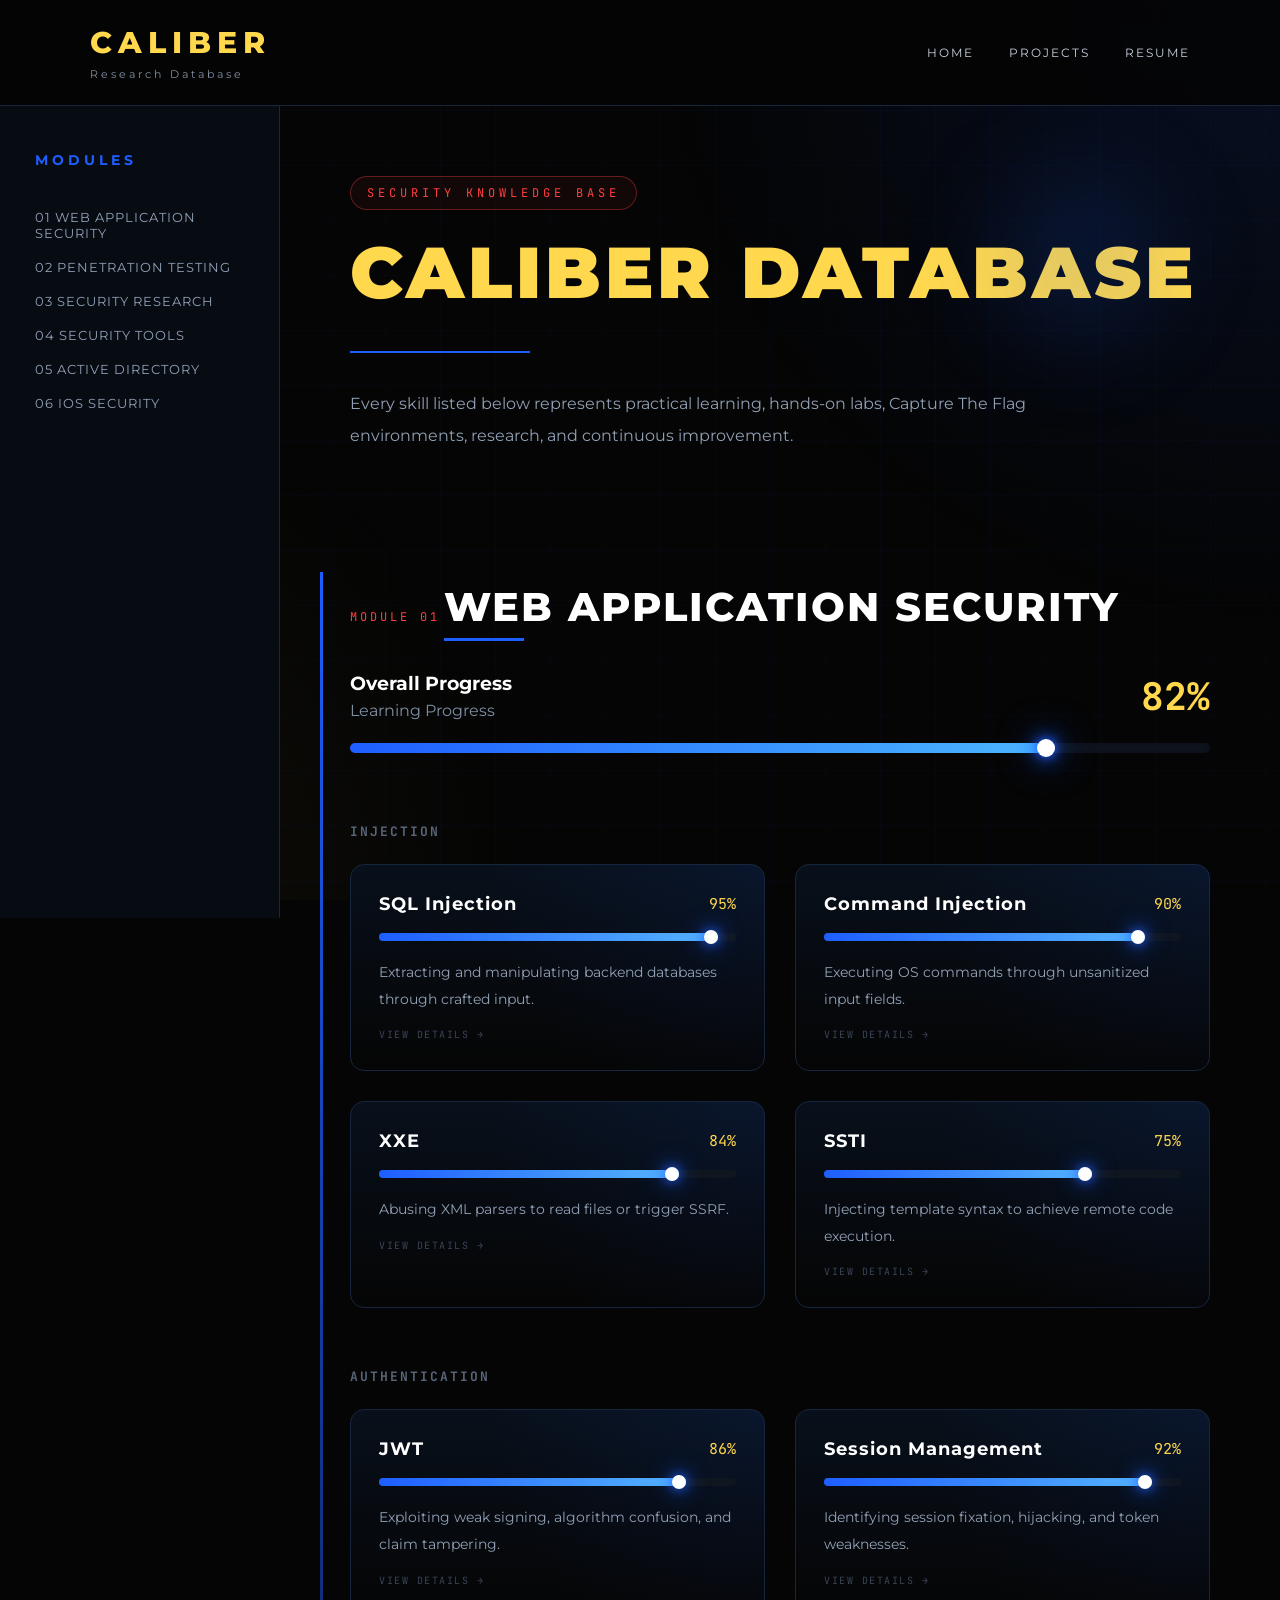
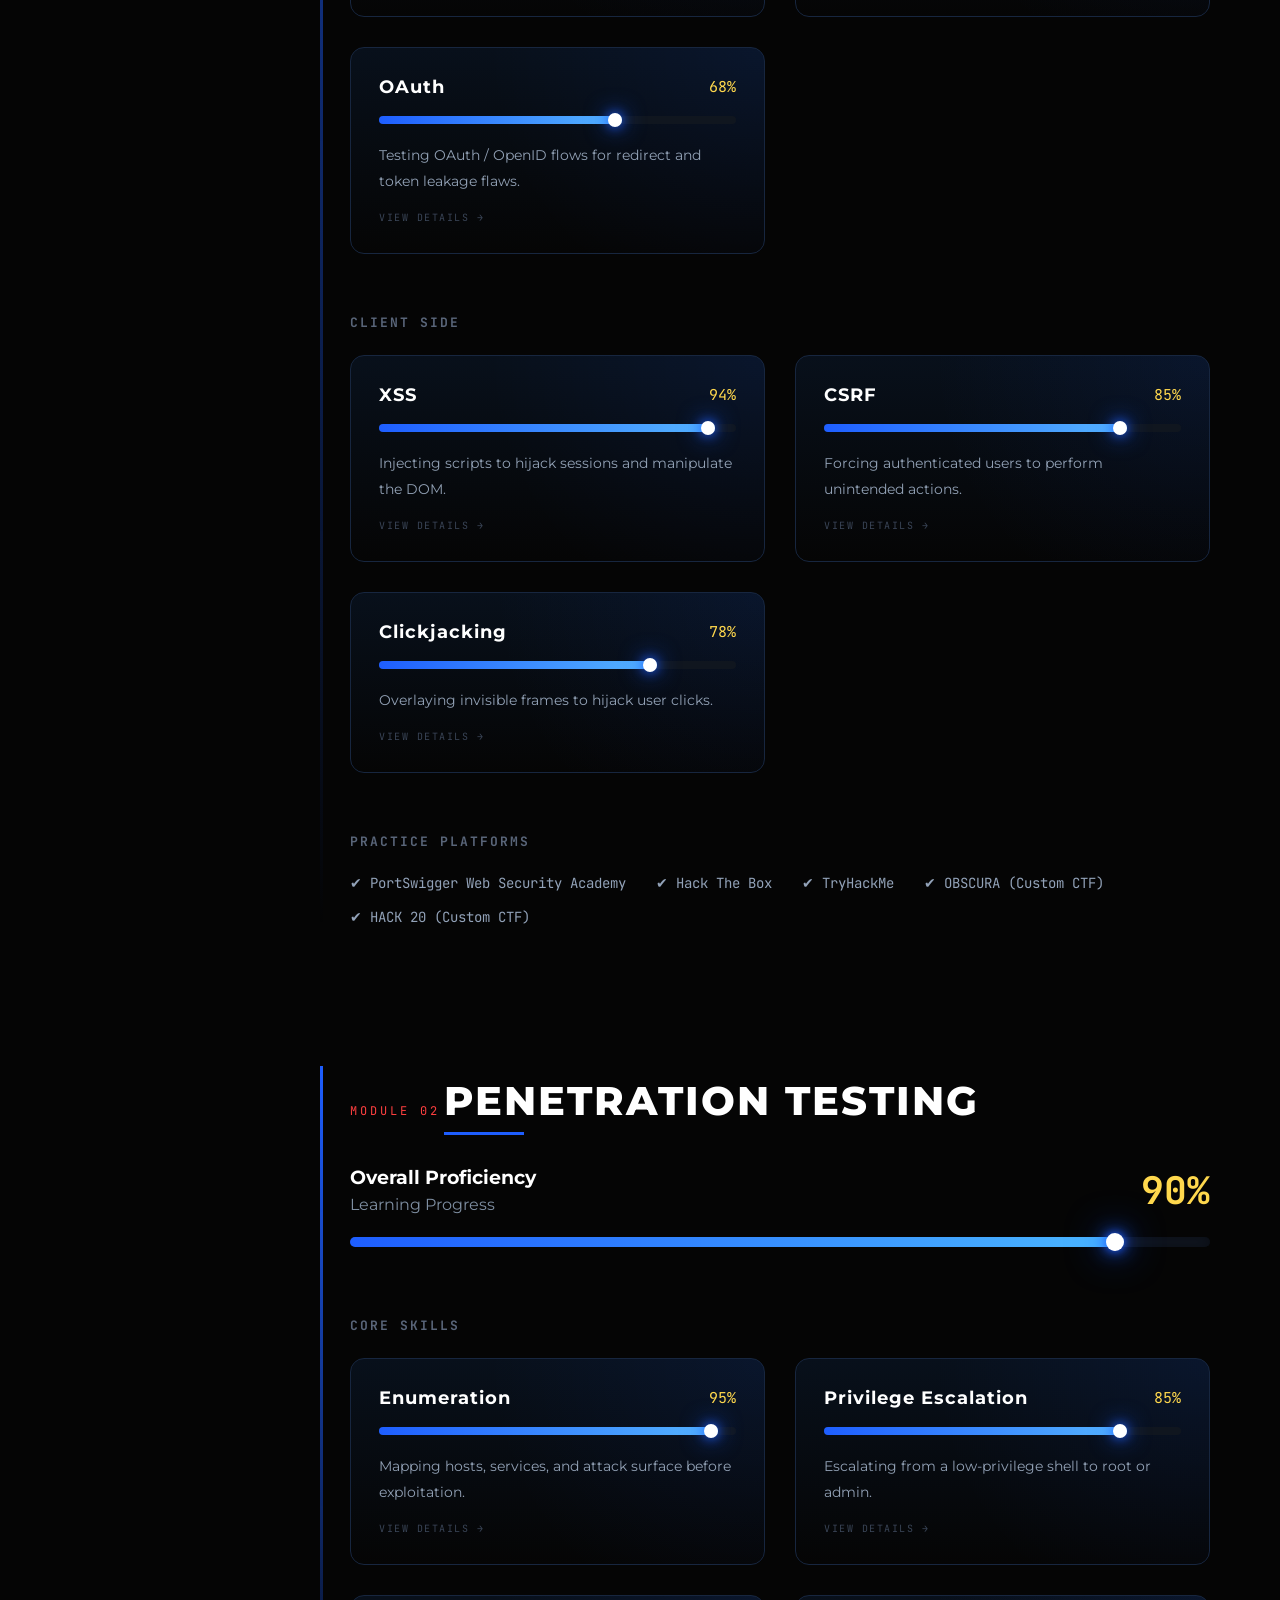
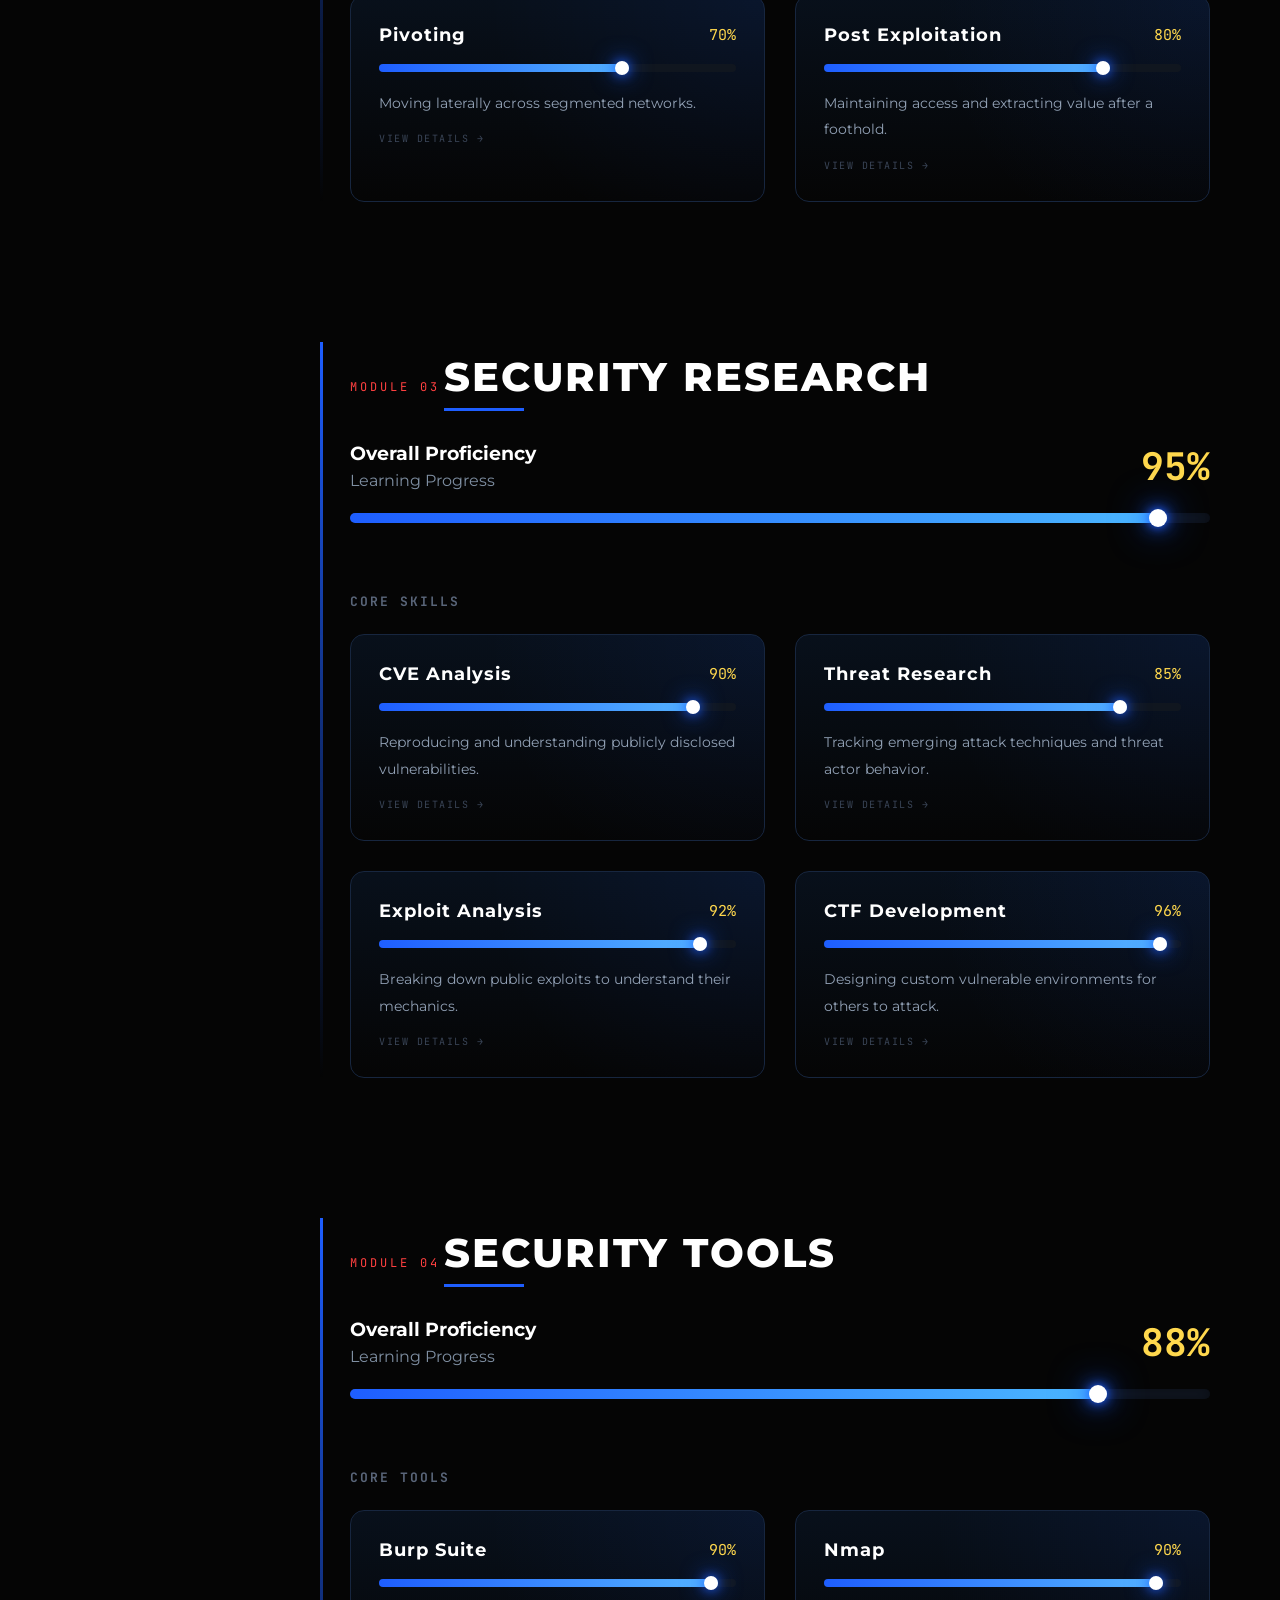
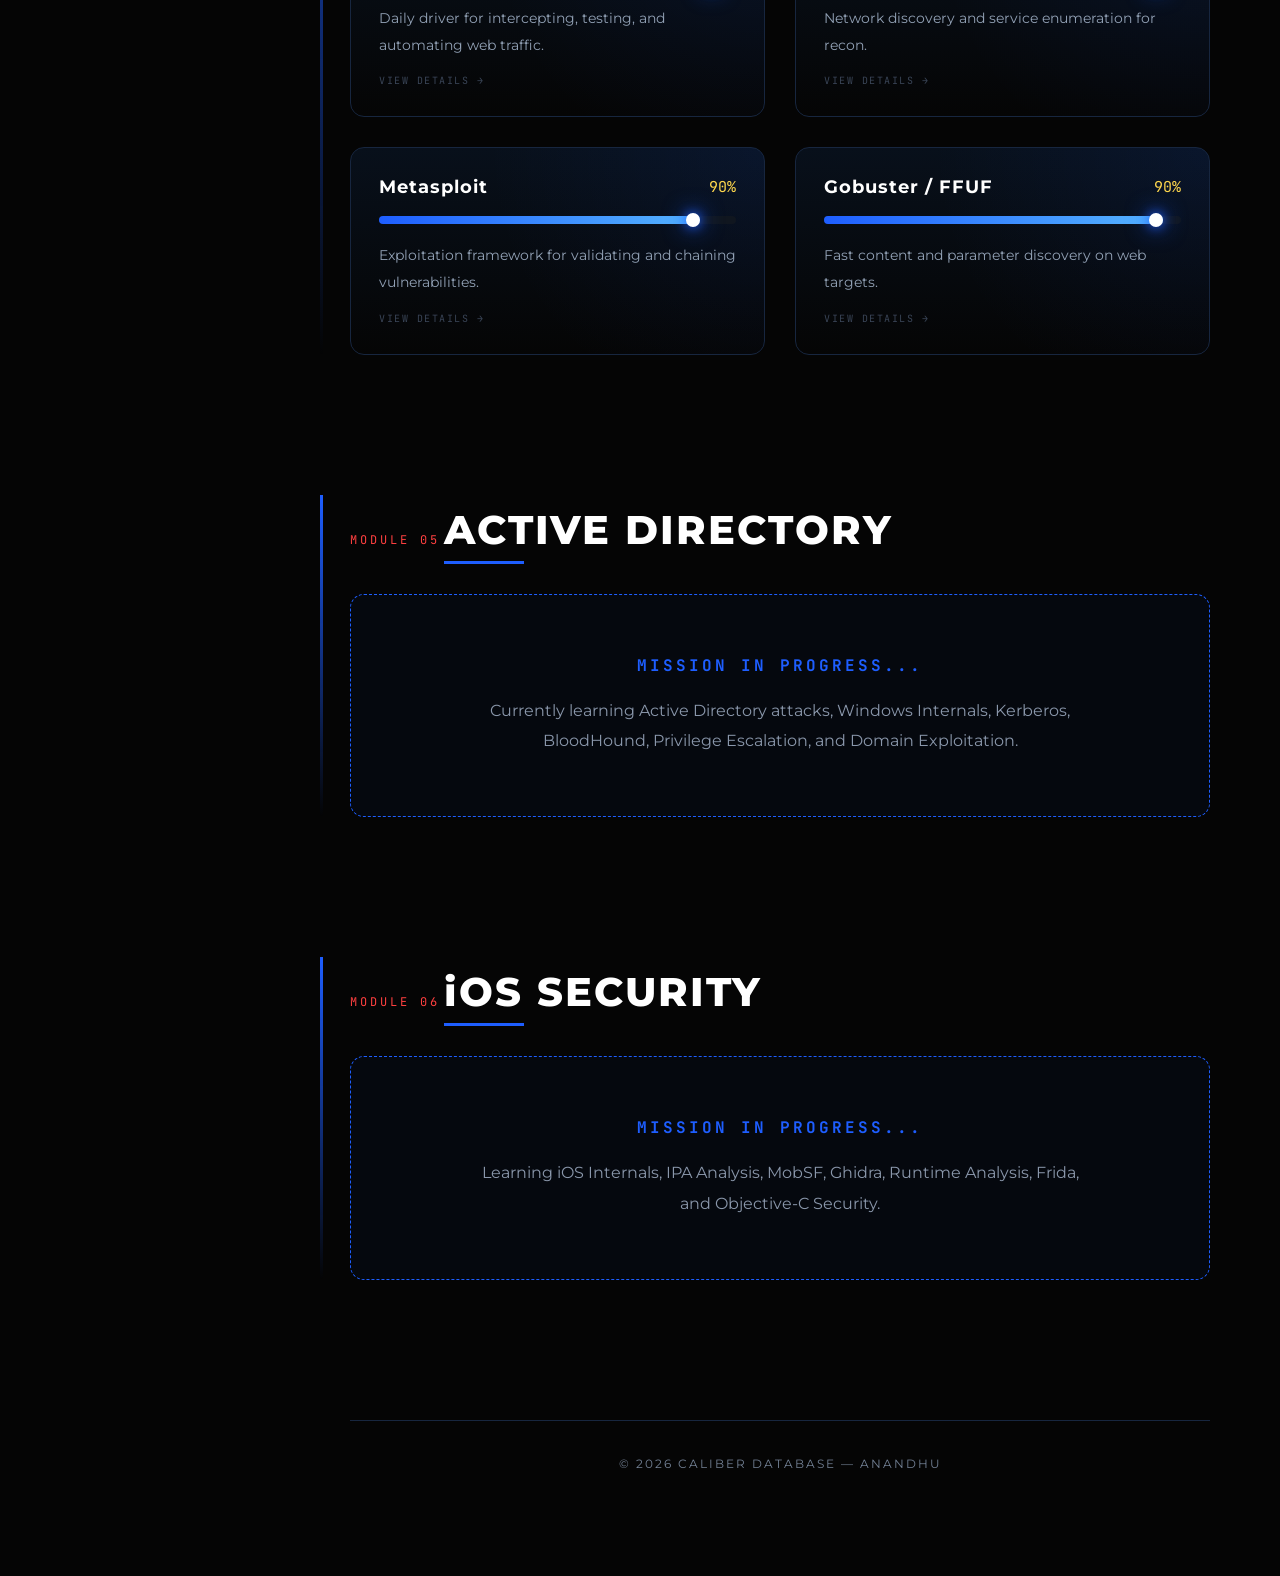
==== caliber.html @ d2967ce6 "Initial portfolio upload" ====
<!DOCTYPE html>
<html lang="en">
<head>
<meta charset="UTF-8">
<meta name="viewport" content="width=device-width, initial-scale=1.0">
<title>Caliber Database</title>
<link rel="preconnect" href="https://fonts.googleapis.com">
<link rel="preconnect" href="https://fonts.gstatic.com" crossorigin>
<link href="https://fonts.googleapis.com/css2?family=Montserrat:wght@400;700;900&family=JetBrains+Mono:wght@400;700&display=swap" rel="stylesheet">
<link rel="stylesheet" href="caliber.css">
</head>
<body>

<header class="topbar">
    <div class="logo">
        <h2>CALIBER</h2>
        <span>Research Database</span>
    </div>
    <nav>
        <a href="index.html">HOME</a>
        <a href="projects.html">PROJECTS</a>
        <a href="resume/cv_1.pdf">RESUME</a>
    </nav>
</header>

<div class="database-layout">

    <!-- LEFT SIDEBAR -->
    <aside class="sidebar">
        <h3>MODULES</h3>
        <a href="#web">01 WEB APPLICATION SECURITY</a>
        <a href="#pentest">02 PENETRATION TESTING</a>
        <a href="#research">03 SECURITY RESEARCH</a>
        <a href="#tools">04 SECURITY TOOLS</a>
        <a href="#ad">05 ACTIVE DIRECTORY</a>
        <a href="#ios">06 IOS SECURITY</a>
    </aside>

    <!-- RIGHT CONTENT -->
    <main class="database-content">

        <!-- HERO -->
        <section class="database-hero">
            <p class="database-tag">SECURITY KNOWLEDGE BASE</p>
            <h1>CALIBER DATABASE</h1>
            <div class="hero-line"></div>
            <p class="hero-description">
                Every skill listed below represents practical learning,
                hands-on labs, Capture The Flag environments,
                research, and continuous improvement.
            </p>
        </section>

        <!-- ====================================== -->
        <!-- 01 — WEB APPLICATION SECURITY -->
        <!-- ====================================== -->
        <section id="web" class="database-section">

            <div class="module-header">
                <span>MODULE 01</span>
                <h2>WEB APPLICATION SECURITY</h2>
            </div>

            <div class="overall-progress">
                <div>
                    <h4>Overall Progress</h4>
                    <p>Learning Progress</p>
                </div>
                <span class="overall-percent counter" data-target="82">0%</span>
            </div>
            <div class="overall-bar">
                <div class="overall-fill" data-width="82"></div>
            </div>

            <div class="category">
                <h3>Injection</h3>

                <div class="skill-card"
                     data-title="SQL Injection"
                     data-platforms="PortSwigger Web Security Academy, Hack The Box"
                     data-tools="Burp Suite, sqlmap"
                     data-techniques="Union-based, boolean-blind, time-based, error-based">
                    <div class="mouse-light"></div>
                    <div class="skill-title">
                        <h4>SQL Injection</h4>
                        <span class="counter" data-target="95">0%</span>
                    </div>
                    <div class="bar"><div class="fill" data-width="95"></div></div>
                    <p class="skill-desc">Extracting and manipulating backend databases through crafted input.</p>
                </div>

                <div class="skill-card"
                     data-title="Command Injection"
                     data-platforms="PortSwigger, TryHackMe"
                     data-tools="Burp Suite, Netcat"
                     data-techniques="Direct injection, blind injection, out-of-band">
                    <div class="mouse-light"></div>
                    <div class="skill-title">
                        <h4>Command Injection</h4>
                        <span class="counter" data-target="90">0%</span>
                    </div>
                    <div class="bar"><div class="fill" data-width="90"></div></div>
                    <p class="skill-desc">Executing OS commands through unsanitized input fields.</p>
                </div>

                <div class="skill-card"
                     data-title="XXE"
                     data-platforms="PortSwigger Web Security Academy"
                     data-tools="Burp Suite"
                     data-techniques="Classic XXE, blind XXE, XXE via file upload">
                    <div class="mouse-light"></div>
                    <div class="skill-title">
                        <h4>XXE</h4>
                        <span class="counter" data-target="84">0%</span>
                    </div>
                    <div class="bar"><div class="fill" data-width="84"></div></div>
                    <p class="skill-desc">Abusing XML parsers to read files or trigger SSRF.</p>
                </div>

                <div class="skill-card"
                     data-title="SSTI"
                     data-platforms="PortSwigger, Hack The Box"
                     data-tools="Burp Suite, tplmap"
                     data-techniques="Jinja2, Twig, FreeMarker payload crafting">
                    <div class="mouse-light"></div>
                    <div class="skill-title">
                        <h4>SSTI</h4>
                        <span class="counter" data-target="75">0%</span>
                    </div>
                    <div class="bar"><div class="fill" data-width="75"></div></div>
                    <p class="skill-desc">Injecting template syntax to achieve remote code execution.</p>
                </div>

            </div>

            <div class="category">
                <h3>Authentication</h3>

                <div class="skill-card"
                     data-title="JWT"
                     data-platforms="PortSwigger Web Security Academy"
                     data-tools="Burp Suite, jwt_tool"
                     data-techniques="alg:none, key confusion, weak secret brute force">
                    <div class="mouse-light"></div>
                    <div class="skill-title">
                        <h4>JWT</h4>
                        <span class="counter" data-target="86">0%</span>
                    </div>
                    <div class="bar"><div class="fill" data-width="86"></div></div>
                    <p class="skill-desc">Exploiting weak signing, algorithm confusion, and claim tampering.</p>
                </div>

                <div class="skill-card"
                     data-title="Session Management"
                     data-platforms="PortSwigger, Hack The Box"
                     data-tools="Burp Suite"
                     data-techniques="Session fixation, token prediction, cookie tampering">
                    <div class="mouse-light"></div>
                    <div class="skill-title">
                        <h4>Session Management</h4>
                        <span class="counter" data-target="92">0%</span>
                    </div>
                    <div class="bar"><div class="fill" data-width="92"></div></div>
                    <p class="skill-desc">Identifying session fixation, hijacking, and token weaknesses.</p>
                </div>

                <div class="skill-card"
                     data-title="OAuth"
                     data-platforms="PortSwigger Web Security Academy"
                     data-tools="Burp Suite"
                     data-techniques="Redirect URI manipulation, CSRF on auth flow, token leakage">
                    <div class="mouse-light"></div>
                    <div class="skill-title">
                        <h4>OAuth</h4>
                        <span class="counter" data-target="68">0%</span>
                    </div>
                    <div class="bar"><div class="fill" data-width="68"></div></div>
                    <p class="skill-desc">Testing OAuth / OpenID flows for redirect and token leakage flaws.</p>
                </div>

            </div>

            <div class="category">
                <h3>Client Side</h3>

                <div class="skill-card"
                     data-title="XSS"
                     data-platforms="PortSwigger, Hack The Box"
                     data-tools="Burp Suite, XSStrike"
                     data-techniques="Reflected, stored, DOM-based XSS">
                    <div class="mouse-light"></div>
                    <div class="skill-title">
                        <h4>XSS</h4>
                        <span class="counter" data-target="94">0%</span>
                    </div>
                    <div class="bar"><div class="fill" data-width="94"></div></div>
                    <p class="skill-desc">Injecting scripts to hijack sessions and manipulate the DOM.</p>
                </div>

                <div class="skill-card"
                     data-title="CSRF"
                     data-platforms="PortSwigger Web Security Academy"
                     data-tools="Burp Suite"
                     data-techniques="Token bypass, SameSite bypass, JSON CSRF">
                    <div class="mouse-light"></div>
                    <div class="skill-title">
                        <h4>CSRF</h4>
                        <span class="counter" data-target="85">0%</span>
                    </div>
                    <div class="bar"><div class="fill" data-width="85"></div></div>
                    <p class="skill-desc">Forcing authenticated users to perform unintended actions.</p>
                </div>

                <div class="skill-card"
                     data-title="Clickjacking"
                     data-platforms="PortSwigger Web Security Academy"
                     data-tools="Burp Suite"
                     data-techniques="Frame-busting bypass, X-Frame-Options misconfiguration">
                    <div class="mouse-light"></div>
                    <div class="skill-title">
                        <h4>Clickjacking</h4>
                        <span class="counter" data-target="78">0%</span>
                    </div>
                    <div class="bar"><div class="fill" data-width="78"></div></div>
                    <p class="skill-desc">Overlaying invisible frames to hijack user clicks.</p>
                </div>

            </div>

            <div class="category">
                <h3>Practice Platforms</h3>
                <ul class="platform-list">
                    <li>✔ PortSwigger Web Security Academy</li>
                    <li>✔ Hack The Box</li>
                    <li>✔ TryHackMe</li>
                    <li>✔ OBSCURA (Custom CTF)</li>
                    <li>✔ HACK 20 (Custom CTF)</li>
                </ul>
            </div>
        </section>

        <!-- ====================================== -->
        <!-- 02 — PENETRATION TESTING -->
        <!-- ====================================== -->
        <section id="pentest" class="database-section">

            <div class="module-header">
                <span>MODULE 02</span>
                <h2>PENETRATION TESTING</h2>
            </div>

            <div class="overall-progress">
                <div>
                    <h4>Overall Proficiency</h4>
                    <p>Learning Progress</p>
                </div>
                <span class="overall-percent counter" data-target="90">0%</span>
            </div>
            <div class="overall-bar">
                <div class="overall-fill" data-width="90"></div>
            </div>

            <div class="category">
                <h3>Core Skills</h3>

                <div class="skill-card"
                     data-title="Enumeration"
                     data-platforms="Hack The Box, TryHackMe"
                     data-tools="Nmap, Gobuster, enum4linux"
                     data-techniques="Port scanning, service fingerprinting, directory brute force">
                    <div class="mouse-light"></div>
                    <div class="skill-title">
                        <h4>Enumeration</h4>
                        <span class="counter" data-target="95">0%</span>
                    </div>
                    <div class="bar"><div class="fill" data-width="95"></div></div>
                    <p class="skill-desc">Mapping hosts, services, and attack surface before exploitation.</p>
                </div>

                <div class="skill-card"
                     data-title="Privilege Escalation"
                     data-platforms="Hack The Box"
                     data-tools="LinPEAS, WinPEAS"
                     data-techniques="Kernel exploits, misconfigured sudo, SUID binaries">
                    <div class="mouse-light"></div>
                    <div class="skill-title">
                        <h4>Privilege Escalation</h4>
                        <span class="counter" data-target="85">0%</span>
                    </div>
                    <div class="bar"><div class="fill" data-width="85"></div></div>
                    <p class="skill-desc">Escalating from a low-privilege shell to root or admin.</p>
                </div>

                <div class="skill-card"
                     data-title="Pivoting"
                     data-platforms="Hack The Box, TryHackMe"
                     data-tools="Chisel, SSH tunneling, Proxychains"
                     data-techniques="Port forwarding, double pivoting, SOCKS proxy chains">
                    <div class="mouse-light"></div>
                    <div class="skill-title">
                        <h4>Pivoting</h4>
                        <span class="counter" data-target="70">0%</span>
                    </div>
                    <div class="bar"><div class="fill" data-width="70"></div></div>
                    <p class="skill-desc">Moving laterally across segmented networks.</p>
                </div>

                <div class="skill-card"
                     data-title="Post Exploitation"
                     data-platforms="Hack The Box"
                     data-tools="Mimikatz, Metasploit"
                     data-techniques="Credential dumping, persistence, data exfiltration">
                    <div class="mouse-light"></div>
                    <div class="skill-title">
                        <h4>Post Exploitation</h4>
                        <span class="counter" data-target="80">0%</span>
                    </div>
                    <div class="bar"><div class="fill" data-width="80"></div></div>
                    <p class="skill-desc">Maintaining access and extracting value after a foothold.</p>
                </div>

            </div>
        </section>

        <!-- ====================================== -->
        <!-- 03 — SECURITY RESEARCH -->
        <!-- ====================================== -->
        <section id="research" class="database-section">

            <div class="module-header">
                <span>MODULE 03</span>
                <h2>SECURITY RESEARCH</h2>
            </div>

            <div class="overall-progress">
                <div>
                    <h4>Overall Proficiency</h4>
                    <p>Learning Progress</p>
                </div>
                <span class="overall-percent counter" data-target="95">0%</span>
            </div>
            <div class="overall-bar">
                <div class="overall-fill" data-width="95"></div>
            </div>

            <div class="category">
                <h3>Core Skills</h3>

                <div class="skill-card"
                     data-title="CVE Analysis"
                     data-platforms="Self-research"
                     data-tools="Ghidra, GDB"
                     data-techniques="Patch diffing, root cause analysis">
                    <div class="mouse-light"></div>
                    <div class="skill-title">
                        <h4>CVE Analysis</h4>
                        <span class="counter" data-target="90">0%</span>
                    </div>
                    <div class="bar"><div class="fill" data-width="90"></div></div>
                    <p class="skill-desc">Reproducing and understanding publicly disclosed vulnerabilities.</p>
                </div>

                <div class="skill-card"
                     data-title="Threat Research"
                     data-platforms="Open-source intelligence"
                     data-tools="MITRE ATT&CK, OSINT tools"
                     data-techniques="TTP mapping, IOC correlation">
                    <div class="mouse-light"></div>
                    <div class="skill-title">
                        <h4>Threat Research</h4>
                        <span class="counter" data-target="85">0%</span>
                    </div>
                    <div class="bar"><div class="fill" data-width="85"></div></div>
                    <p class="skill-desc">Tracking emerging attack techniques and threat actor behavior.</p>
                </div>

                <div class="skill-card"
                     data-title="Exploit Analysis"
                     data-platforms="Exploit-DB"
                     data-tools="Python, GDB"
                     data-techniques="Stack analysis, payload reconstruction">
                    <div class="mouse-light"></div>
                    <div class="skill-title">
                        <h4>Exploit Analysis</h4>
                        <span class="counter" data-target="92">0%</span>
                    </div>
                    <div class="bar"><div class="fill" data-width="92"></div></div>
                    <p class="skill-desc">Breaking down public exploits to understand their mechanics.</p>
                </div>

                <div class="skill-card"
                     data-title="CTF Development"
                     data-platforms="Self-hosted labs"
                     data-tools="Docker, Flask"
                     data-techniques="Chained vulnerability design, realistic scenario building">
                    <div class="mouse-light"></div>
                    <div class="skill-title">
                        <h4>CTF Development</h4>
                        <span class="counter" data-target="96">0%</span>
                    </div>
                    <div class="bar"><div class="fill" data-width="96"></div></div>
                    <p class="skill-desc">Designing custom vulnerable environments for others to attack.</p>
                </div>

            </div>
        </section>

        <!-- ====================================== -->
        <!-- 04 — SECURITY TOOLS -->
        <!-- ====================================== -->
        <section id="tools" class="database-section">

            <div class="module-header">
                <span>MODULE 04</span>
                <h2>SECURITY TOOLS</h2>
            </div>

            <div class="overall-progress">
                <div>
                    <h4>Overall Proficiency</h4>
                    <p>Learning Progress</p>
                </div>
                <span class="overall-percent counter" data-target="88">0%</span>
            </div>
            <div class="overall-bar">
                <div class="overall-fill" data-width="88"></div>
            </div>

            <div class="category">
                <h3>Core Tools</h3>

                <div class="skill-card"
                     data-title="Burp Suite"
                     data-platforms="PortSwigger Web Security Academy"
                     data-tools="Burp Suite Professional"
                     data-techniques="Repeater, Intruder, extensions via the BApp Store">
                    <div class="mouse-light"></div>
                    <div class="skill-title">
                        <h4>Burp Suite</h4>
                        <span class="counter" data-target="95">0%</span>
                    </div>
                    <div class="bar"><div class="fill" data-width="95"></div></div>
                    <p class="skill-desc">Daily driver for intercepting, testing, and automating web traffic.</p>
                </div>

                <div class="skill-card"
                     data-title="Nmap"
                     data-platforms="Hack The Box, TryHackMe"
                     data-tools="Nmap"
                     data-techniques="Service/version detection, NSE scripting, stealth scans">
                    <div class="mouse-light"></div>
                    <div class="skill-title">
                        <h4>Nmap</h4>
                        <span class="counter" data-target="95">0%</span>
                    </div>
                    <div class="bar"><div class="fill" data-width="95"></div></div>
                    <p class="skill-desc">Network discovery and service enumeration for recon.</p>
                </div>

                <div class="skill-card"
                     data-title="Metasploit"
                     data-platforms="Hack The Box"
                     data-tools="Metasploit Framework"
                     data-techniques="Module chaining, payload generation, post-exploitation modules">
                    <div class="mouse-light"></div>
                    <div class="skill-title">
                        <h4>Metasploit</h4>
                        <span class="counter" data-target="90">0%</span>
                    </div>
                    <div class="bar"><div class="fill" data-width="90"></div></div>
                    <p class="skill-desc">Exploitation framework for validating and chaining vulnerabilities.</p>
                </div>

                <div class="skill-card"
                     data-title="Gobuster / FFUF"
                     data-platforms="Hack The Box, TryHackMe"
                     data-tools="Gobuster, FFUF"
                     data-techniques="Directory brute forcing, vhost discovery, parameter fuzzing">
                    <div class="mouse-light"></div>
                    <div class="skill-title">
                        <h4>Gobuster / FFUF</h4>
                        <span class="counter" data-target="95">0%</span>
                    </div>
                    <div class="bar"><div class="fill" data-width="95"></div></div>
                    <p class="skill-desc">Fast content and parameter discovery on web targets.</p>
                </div>

            </div>
        </section>

        <!-- ====================================== -->
        <!-- 05 — ACTIVE DIRECTORY (in progress) -->
        <!-- ====================================== -->
        <section id="ad" class="database-section">

            <div class="module-header">
                <span>MODULE 05</span>
                <h2>ACTIVE DIRECTORY</h2>
            </div>

            <div class="coming-soon">
                <h3>MISSION IN PROGRESS...</h3>
                <p>
                    Currently learning Active Directory attacks, Windows Internals,
                    Kerberos, BloodHound, Privilege Escalation, and Domain Exploitation.
                </p>
            </div>
        </section>

        <!-- ====================================== -->
        <!-- 06 — iOS SECURITY (in progress) -->
        <!-- ====================================== -->
        <section id="ios" class="database-section">

            <div class="module-header">
                <span>MODULE 06</span>
                <h2>iOS SECURITY</h2>
            </div>

            <div class="coming-soon">
                <h3>MISSION IN PROGRESS...</h3>
                <p>
                    Learning iOS Internals, IPA Analysis, MobSF, Ghidra,
                    Runtime Analysis, Frida, and Objective-C Security.
                </p>
            </div>
        </section>

        <footer class="footer">
            <p>© 2026 CALIBER DATABASE — ANANDHU</p>
        </footer>

    </main>
</div>

<!-- SKILL DETAIL MODAL -->
<div id="skillModal" class="modal">
    <div class="modal-box">
        <span id="closeModal">&times;</span>
        <h2 id="modalTitle"></h2>
        <div class="modalLevel"></div>
        <h3>Platforms</h3>
        <p id="modalPlatforms"></p>
        <h3>Tools</h3>
        <p id="modalTools"></p>
        <h3>Techniques</h3>
        <p id="modalTechniques"></p>
    </div>
</div>

<script src="caliber.js"></script>
</body>
</html>
---- caliber.css ----
/* ===========================================================
   GLOBAL
=========================================================== */

*{
    margin:0;
    padding:0;
    box-sizing:border-box;
}

html{
    scroll-behavior:smooth;
}

body{
    background:#050505;
    color:#fff;
    font-family:'Montserrat',sans-serif;
    overflow-x:hidden;
}

body.modal-open{
    overflow:hidden;
}

a{
    text-decoration:none;
    color:inherit;
}


/* ===========================================================
   SCROLLBAR
=========================================================== */

::-webkit-scrollbar{ width:10px; }
::-webkit-scrollbar-track{ background:#06080d; }
::-webkit-scrollbar-thumb{ background:#1e5eff; border-radius:50px; }


/* ===========================================================
   HEADER
=========================================================== */

.topbar{
    position:sticky;
    top:0;
    z-index:1000;
    display:flex;
    justify-content:space-between;
    align-items:center;
    padding:24px 7%;
    background:rgba(5,5,5,.92);
    backdrop-filter:blur(15px);
    border-bottom:1px solid #17263f;
}

.logo h2{
    color:#ffd84d;
    font-size:30px;
    font-weight:800;
    letter-spacing:6px;
}

.logo span{
    display:block;
    margin-top:6px;
    color:#8190a3;
    font-size:11px;
    letter-spacing:3px;
}

nav{ display:flex; gap:35px; }

nav a{
    color:#c7d2df;
    font-size:12px;
    letter-spacing:2px;
    transition:.35s;
}

nav a:hover{ color:#1e5eff; }


/* ===========================================================
   MAIN GRID
=========================================================== */

.database-layout{
    display:grid;
    grid-template-columns:280px 1fr;
    min-height:100vh;
}


/* ===========================================================
   SIDEBAR
=========================================================== */

.sidebar{
    position:sticky;
    top:88px;
    height:calc(100vh - 88px);
    background:#070b12;
    border-right:1px solid #17263f;
    padding:45px 35px;
}

.sidebar h3{
    color:#1e5eff;
    font-size:14px;
    letter-spacing:4px;
    margin-bottom:40px;
}

.sidebar a{
    display:block;
    margin:18px 0;
    color:#92a2b8;
    font-size:13px;
    letter-spacing:1px;
    transition:.35s;
}

.sidebar a:hover{
    color:#fff;
    padding-left:12px;
}

.sidebar a.active{
    color:#ffd84d;
    border-left:3px solid #1e5eff;
    padding-left:14px;
}


/* ===========================================================
   CONTENT
=========================================================== */

.database-content{ padding:70px; }


/* ===========================================================
   HERO
=========================================================== */

.database-hero{
    margin-bottom:120px;
    position:relative;
}

.database-tag{
    display:inline-block;
    color:#ff4040;
    letter-spacing:4px;
    font-size:12px;
    font-family:"JetBrains Mono",monospace;
    padding:8px 16px;
    border:1px solid rgba(255,64,64,.35);
    background:rgba(255,64,64,.06);
    border-radius:40px;
}

.database-hero h1{
    margin-top:18px;
    font-size:72px;
    font-weight:900;
    color:#ffd84d;
    letter-spacing:4px;
}

.hero-line{
    width:180px;
    height:2px;
    margin:35px 0;
    background:#1e5eff;
}

.hero-description{
    max-width:700px;
    color:#91a0b4;
    line-height:2;
}

.database-hero::after{
    content:"";
    position:absolute;
    right:0;
    top:-50px;
    width:260px;
    height:260px;
    border-radius:50%;
    background:radial-gradient(circle, rgba(30,94,255,.18), transparent 70%);
    filter:blur(40px);
    pointer-events:none;
}


/* ===========================================================
   MODULE
=========================================================== */

.database-section{
    margin-bottom:140px;
    position:relative;
}

.database-section::before{
    content:"";
    position:absolute;
    left:-30px;
    top:0;
    width:3px;
    height:100%;
    background:linear-gradient(#1e5eff,transparent);
}

.module-header{ margin-bottom:40px; }

.module-header span{
    color:#ff4040;
    font-size:12px;
    letter-spacing:3px;
    font-family:"JetBrains Mono",monospace;
}

.module-header h2{
    margin-top:10px;
    font-size:40px;
    font-weight:800;
    letter-spacing:2px;
    display:inline-block;
    position:relative;
}

.module-header h2::after{
    content:"";
    position:absolute;
    bottom:-10px;
    left:0;
    width:80px;
    height:3px;
    background:#1e5eff;
}


/* ===========================================================
   OVERALL BAR
=========================================================== */

.overall-progress{
    display:flex;
    justify-content:space-between;
    align-items:center;
}

.overall-progress h4{ font-size:19px; }

.overall-progress p{
    margin-top:6px;
    color:#7f8fa2;
}

.overall-percent{
    font-size:38px;
    font-weight:700;
    color:#ffd84d;
    font-family:"JetBrains Mono",monospace;
}

.overall-bar{
    position:relative;
    margin:22px 0 70px;
    height:10px;
    border-radius:50px;
    overflow:visible;
    background:#111722;
    box-shadow:inset 0 0 12px rgba(0,0,0,.45);
}

.overall-fill{
    position:relative;
    width:0;
    height:100%;
    border-radius:50px;
    background:linear-gradient(90deg,#1e5eff,#4cb8ff);
    transition:width 2s cubic-bezier(.22,1,.36,1);
    overflow:visible;
}

.overall-fill::after{
    content:"";
    position:absolute;
    right:0;
    top:50%;
    transform:translateY(-50%);
    width:18px;
    height:18px;
    border-radius:50%;
    background:#ffffff;
    box-shadow:0 0 10px #1e5eff, 0 0 20px #1e5eff, 0 0 40px #1e5eff;
}


/* ===========================================================
   SKILL GRID
=========================================================== */

.category{
    display:grid;
    grid-template-columns:repeat(auto-fit,minmax(330px,1fr));
    gap:30px;
    margin-bottom:60px;
}

.category h3{
    grid-column:1/-1;
    font-size:13px;
    letter-spacing:2px;
    color:#596579;
    text-transform:uppercase;
    margin-bottom:-6px;
    font-family:"JetBrains Mono",monospace;
}


/* ===========================================================
   SKILL CARD
=========================================================== */

.skill-card{
    position:relative;
    overflow:hidden;
    background:linear-gradient(180deg,#08101b,#050505);
    border:1px solid #17263f;
    border-radius:14px;
    padding:28px;
    transition:.35s;
    cursor:pointer;
    isolation:isolate;
}

.skill-card::before{
    content:"";
    position:absolute;
    top:0;
    left:-100%;
    width:100%;
    height:2px;
    background:#1e5eff;
    transition:.5s;
}

.skill-card:hover::before{ left:0; }

.skill-card:hover{
    transform:translateY(-10px);
    border-color:#1e5eff;
    box-shadow:0 0 35px rgba(30,94,255,.18);
}

.skill-card::after{
    content:"";
    position:absolute;
    inset:0;
    background:radial-gradient(circle at top right, rgba(30,94,255,.08), transparent 60%);
    pointer-events:none;
}

.skill-card>*{
    position:relative;
    z-index:2;
}


/* ===========================================================
   TITLE
=========================================================== */

.skill-title{
    display:flex;
    justify-content:space-between;
    align-items:center;
    margin-bottom:18px;
}

.skill-title h4{
    font-size:18px;
    font-weight:700;
    letter-spacing:1px;
}

.skill-title span{
    font-family:"JetBrains Mono",monospace;
    color:#ffd84d;
    font-size:15px;
}


/* ===========================================================
   PROGRESS BAR
=========================================================== */

.bar{
    height:8px;
    border-radius:40px;
    overflow:visible;
    background:#10161f;
    margin-bottom:18px;
}

.fill{
    width:0;
    height:100%;
    border-radius:40px;
    background:linear-gradient(90deg,#1e5eff,#56b5ff);
    transition:width 2s cubic-bezier(.22,1,.36,1);
    position:relative;
}

.fill::after{
    content:"";
    position:absolute;
    right:0;
    top:50%;
    width:14px;
    height:14px;
    border-radius:50%;
    transform:translateY(-50%);
    background:#fff;
    box-shadow:0 0 12px #1e5eff, 0 0 25px #1e5eff;
}


/* ===========================================================
   DESCRIPTION
=========================================================== */

.skill-desc{
    color:#92a1b5;
    font-size:14px;
    line-height:1.9;
}

.details-hint{
    display:inline-block;
    margin-top:16px;
    font-family:"JetBrains Mono",monospace;
    font-size:10px;
    letter-spacing:1.5px;
    color:#3a4557;
    transition:.3s;
}

.skill-card:hover .details-hint{ color:#1e5eff; }


/* ===========================================================
   HOVER GLOW (title/desc color)
=========================================================== */

.skill-card:hover .skill-title h4{ color:#1e5eff; }
.skill-card:hover .skill-desc{ color:#c6d0dc; }


/* ===========================================================
   CARD MOUSE GLOW (cursor-follow)
=========================================================== */

.skill-card .mouse-light{
    position:absolute;
    width:220px;
    height:220px;
    border-radius:50%;
    left:var(--mx, 50%);
    top:var(--my, 50%);
    background:radial-gradient(circle, rgba(30,94,255,.22), transparent 70%);
    pointer-events:none;
    transform:translate(-50%,-50%);
    opacity:0;
    transition:opacity .25s ease;
    z-index:0;
}

.skill-card:hover .mouse-light{ opacity:1; }


/* ===========================================================
   PLATFORM LIST
=========================================================== */

.platform-list{
    grid-column:1/-1;
    list-style:none;
    display:flex;
    flex-wrap:wrap;
    gap:16px 30px;
}

.platform-list li{
    color:#92a2b8;
    font-size:14px;
    font-family:"JetBrains Mono",monospace;
}


/* ===========================================================
   COMING SOON MODULE
=========================================================== */

.coming-soon{
    border:1px dashed #1e5eff;
    background:rgba(30,94,255,.04);
    border-radius:14px;
    padding:60px 40px;
    text-align:center;
}

.coming-soon h3{
    font-family:"JetBrains Mono",monospace;
    color:#1e5eff;
    letter-spacing:3px;
    font-size:16px;
    animation:pulseText 2s ease-in-out infinite;
}

.coming-soon p{
    margin-top:20px;
    max-width:600px;
    margin-left:auto;
    margin-right:auto;
    color:#8a97ab;
    line-height:1.9;
}

@keyframes pulseText{
    0%,100%{ opacity:.6; }
    50%{ opacity:1; }
}


/* ===========================================================
   SKILL DETAIL MODAL
=========================================================== */

.modal{
    position:fixed;
    inset:0;
    background:rgba(2,4,10,.85);
    backdrop-filter:blur(6px);
    display:flex;
    align-items:center;
    justify-content:center;
    opacity:0;
    visibility:hidden;
    transition:opacity .3s ease, visibility .3s ease;
    z-index:2000;
    padding:20px;
}

.modal.open{
    opacity:1;
    visibility:visible;
}

.modal-box{
    position:relative;
    width:min(520px,100%);
    max-height:80vh;
    overflow-y:auto;
    background:linear-gradient(180deg,#0a1220,#050505);
    border:1px solid #1e5eff;
    border-radius:14px;
    padding:40px;
    box-shadow:0 0 60px rgba(30,94,255,.25);
    transform:translateY(20px);
    transition:transform .3s ease;
}

.modal.open .modal-box{ transform:translateY(0); }

#closeModal{
    position:absolute;
    top:18px;
    right:22px;
    font-size:26px;
    line-height:1;
    color:#7f8fa2;
    cursor:pointer;
    transition:.25s;
}

#closeModal:hover{ color:#ff4040; }

#modalTitle{
    font-size:26px;
    font-weight:800;
    letter-spacing:1px;
    color:#fff;
    margin-bottom:10px;
    padding-right:20px;
}

.modalLevel{
    display:inline-block;
    font-family:"JetBrains Mono",monospace;
    color:#1e5eff;
    font-size:13px;
    letter-spacing:1px;
    margin-bottom:25px;
    padding:6px 14px;
    border:1px solid rgba(30,94,255,.4);
    border-radius:40px;
}

.modal-box h3{
    font-size:12px;
    letter-spacing:2px;
    color:#ff4040;
    margin-top:20px;
    margin-bottom:8px;
    font-family:"JetBrains Mono",monospace;
}

.modal-box p{
    color:#c6d0dc;
    font-size:14px;
    line-height:1.7;
}


/* ===========================================================
   GRID BACKGROUND
=========================================================== */

body::before{
    content:"";
    position:fixed;
    inset:0;
    background-image:
        linear-gradient(rgba(30,94,255,.04) 1px,transparent 1px),
        linear-gradient(90deg,rgba(30,94,255,.04) 1px,transparent 1px);
    background-size:55px 55px;
    pointer-events:none;
    z-index:-2;
}

body::after{
    content:"";
    position:fixed;
    inset:0;
    background:
        radial-gradient(circle at top right, rgba(30,94,255,.12), transparent 40%),
        radial-gradient(circle at bottom left, rgba(255,216,77,.05), transparent 35%);
    pointer-events:none;
    z-index:-1;
}


/* ===========================================================
   ANIMATIONS
=========================================================== */

.hidden{
    opacity:0;
    transform:translateY(70px);
    transition:1s ease;
}

.show{
    opacity:1;
    transform:translateY(0);
}

.hero-show{ animation:heroFade 1s ease; }

@keyframes heroFade{
    from{ opacity:0; transform:translateY(40px); }
    to{ opacity:1; transform:translateY(0); }
}


/* ===========================================================
   FOOTER
=========================================================== */

.footer{
    margin-top:120px;
    padding:35px 0;
    border-top:1px solid #17263f;
    text-align:center;
}

.footer p{
    color:#738195;
    font-size:12px;
    letter-spacing:2px;
}


/* ===========================================================
   MOBILE
=========================================================== */

@media(max-width:1100px){

    .database-layout{ grid-template-columns:1fr; }

    .sidebar{
        position:relative;
        top:0;
        height:auto;
        border-right:none;
        border-bottom:1px solid #17263f;
    }

    .database-content{ padding:40px; }

    .database-hero h1{ font-size:54px; }

    .module-header h2{ font-size:30px; }

    .category{ grid-template-columns:1fr; }
}

@media(max-width:700px){

    .topbar{
        flex-direction:column;
        gap:20px;
        padding:25px;
    }

    nav{
        flex-wrap:wrap;
        justify-content:center;
        gap:18px;
    }

    .database-content{ padding:25px; }

    .database-hero h1{ font-size:42px; }

    .overall-progress{
        flex-direction:column;
        align-items:flex-start;
        gap:15px;
    }

    .skill-title{
        flex-direction:column;
        align-items:flex-start;
        gap:10px;
    }

    .hero-line{ width:120px; }

    .modal-box{ padding:28px; }
}
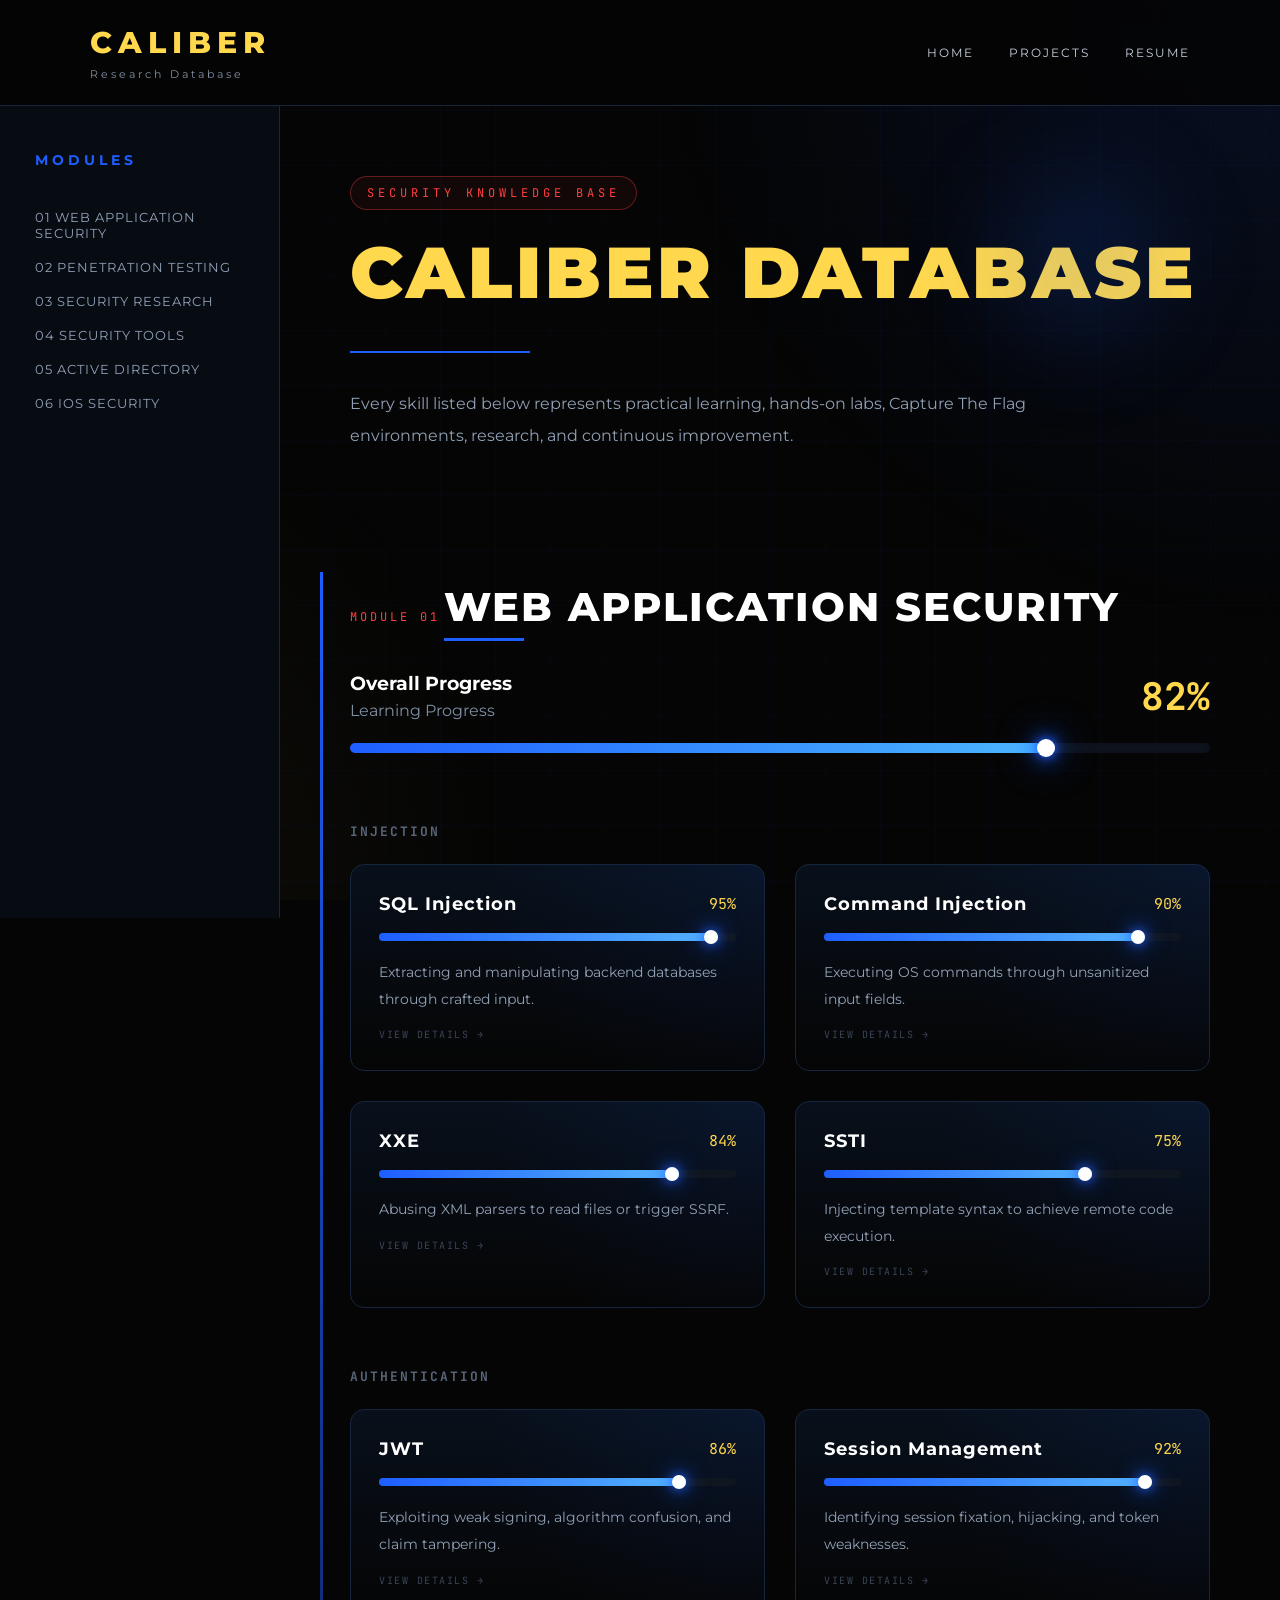
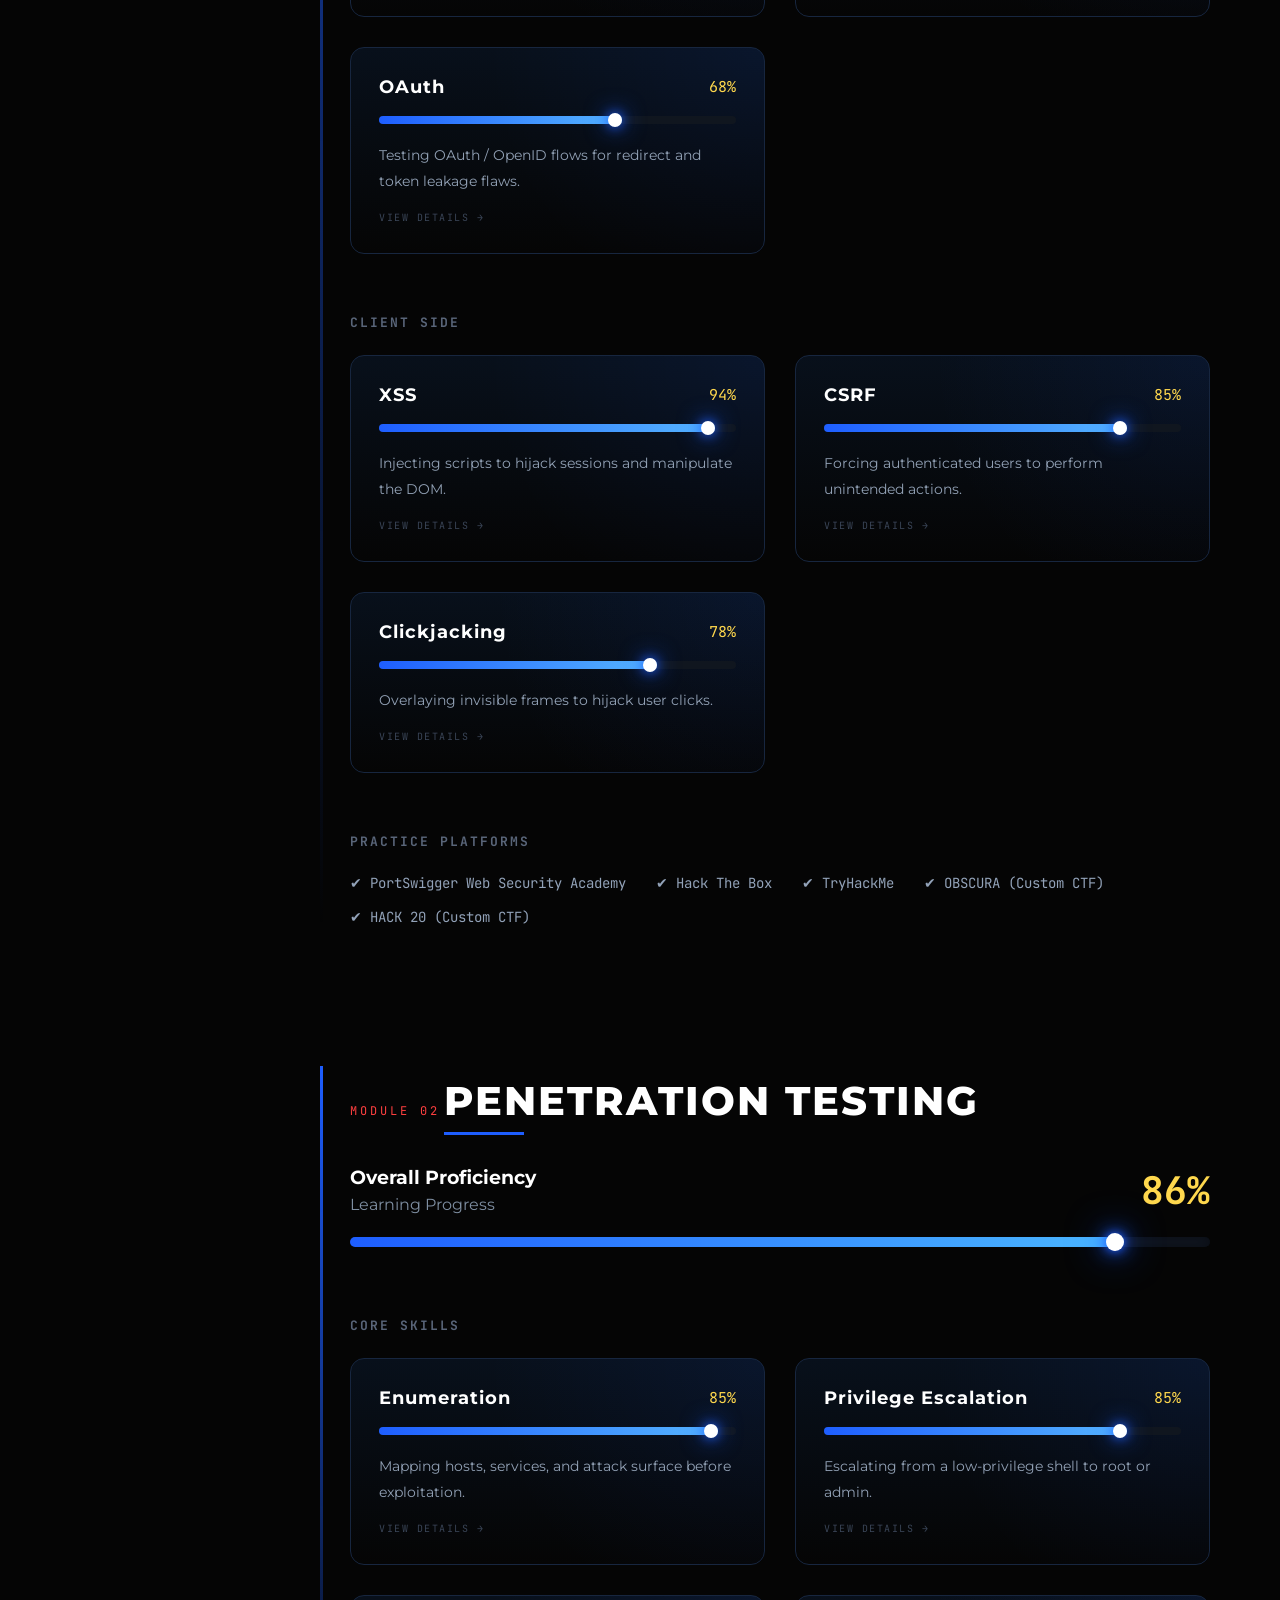
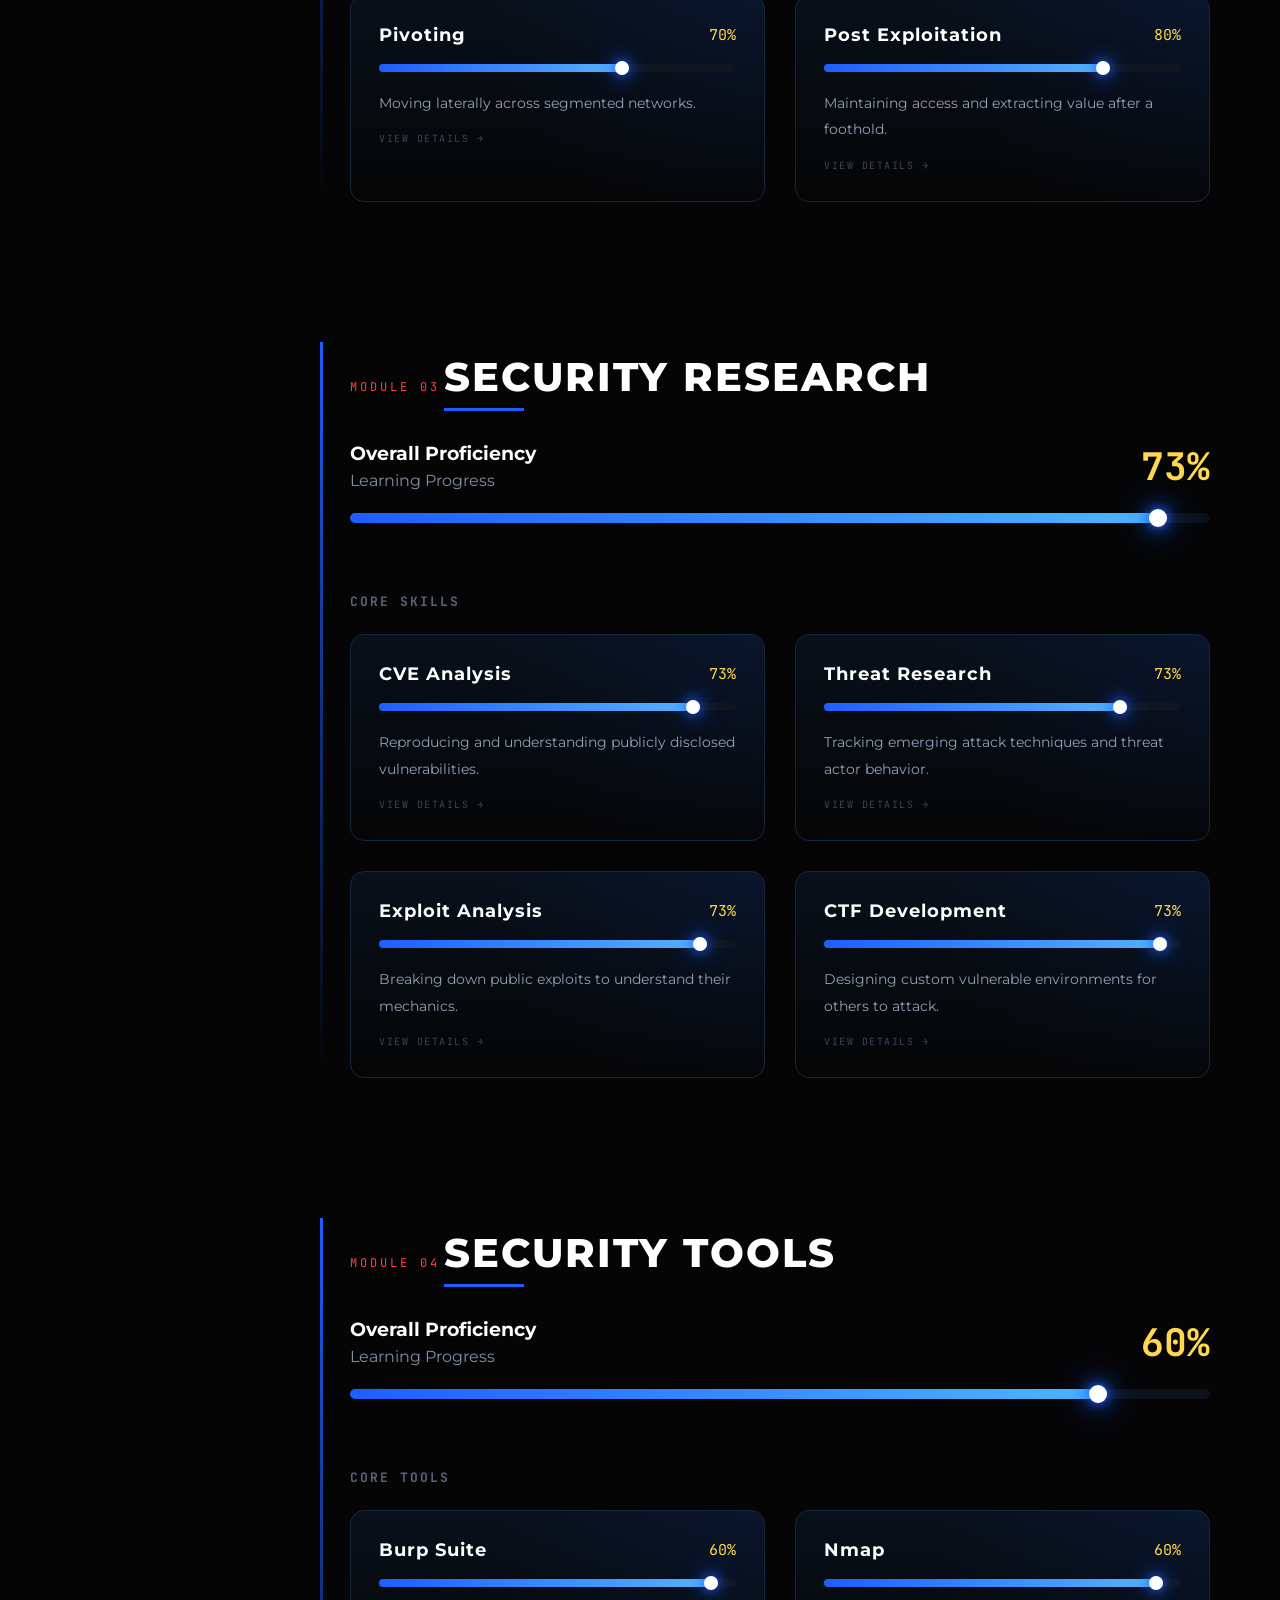
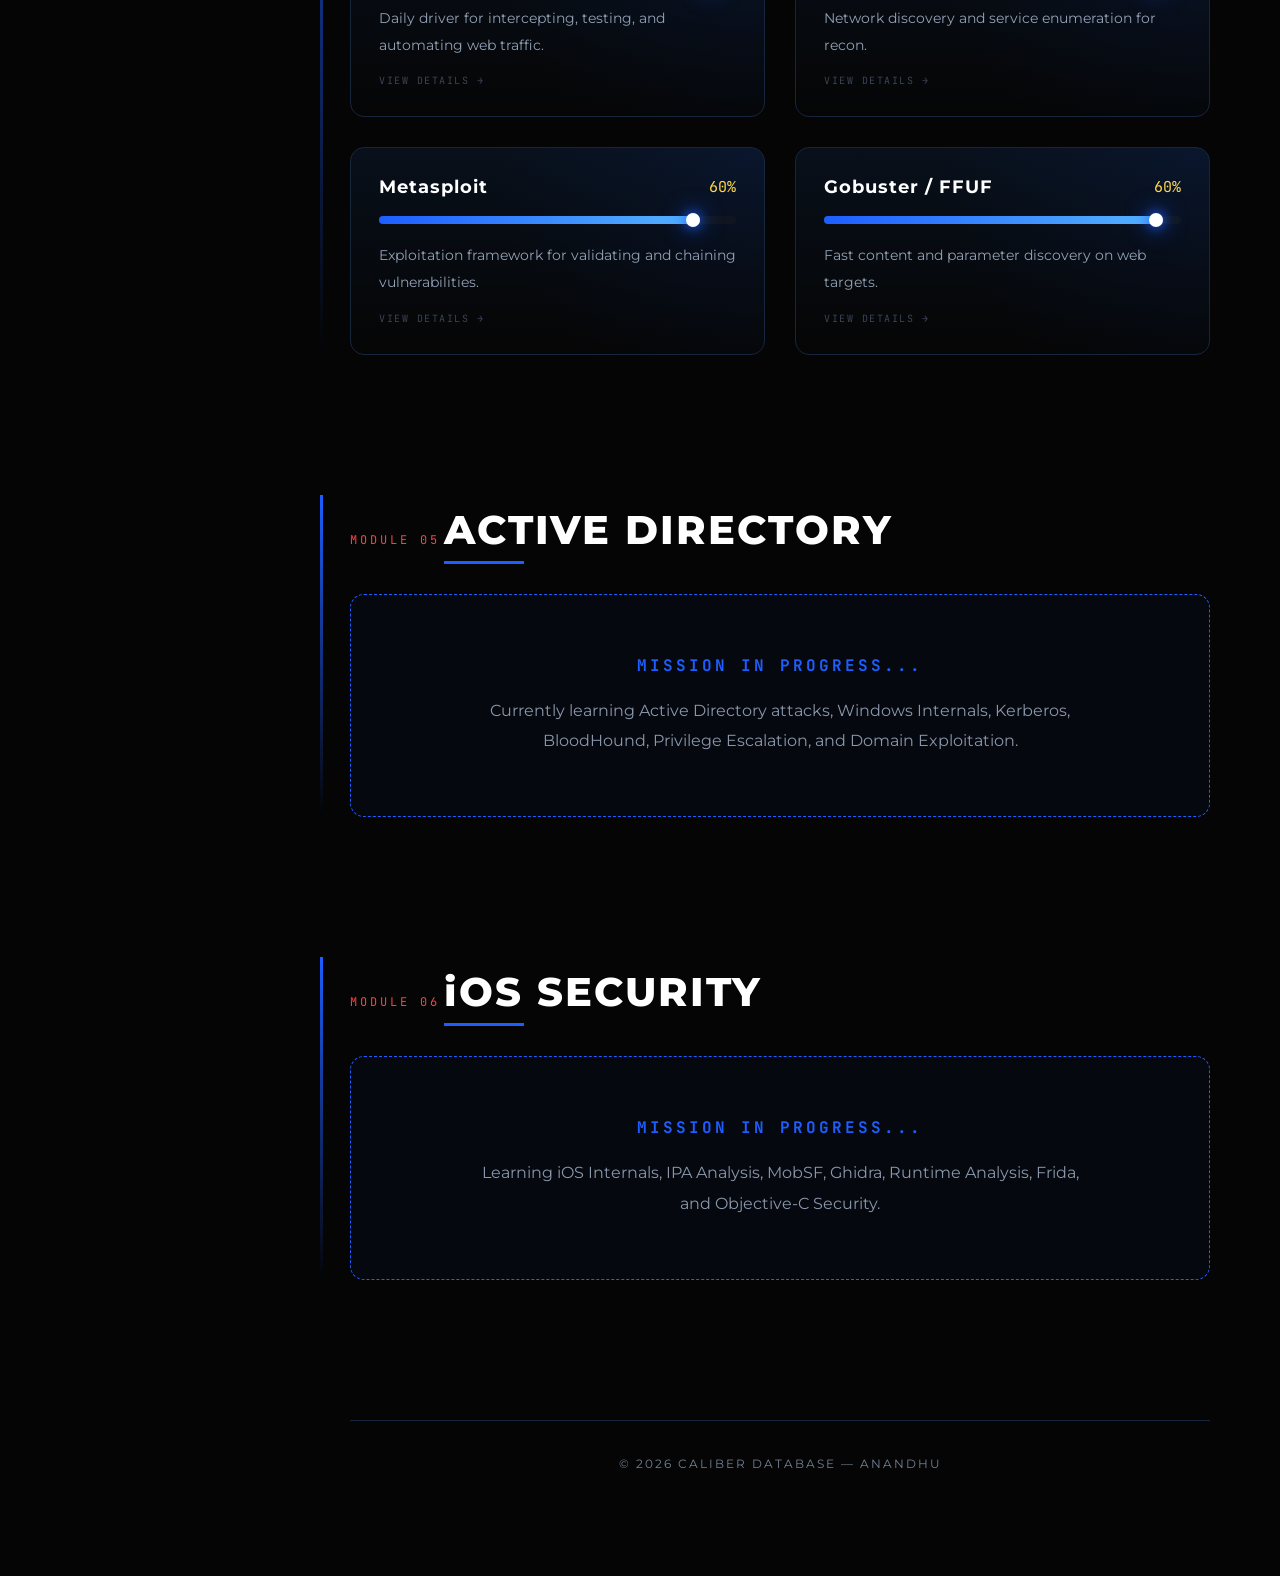
==== commit 72f41c16: "caliber.html" ====
--- a/caliber.html
+++ b/caliber.html
@@ -1,6 +1,8 @@
 <!DOCTYPE html>
 <html lang="en">
 <head>
+        <link rel="icon" type="image/png" href="hacker.png">
+
 <meta charset="UTF-8">
 <meta name="viewport" content="width=device-width, initial-scale=1.0">
 <title>Caliber Database</title>
@@ -550,4 +552,4 @@
 
 <script src="caliber.js"></script>
 </body>
-</html>+</html>
